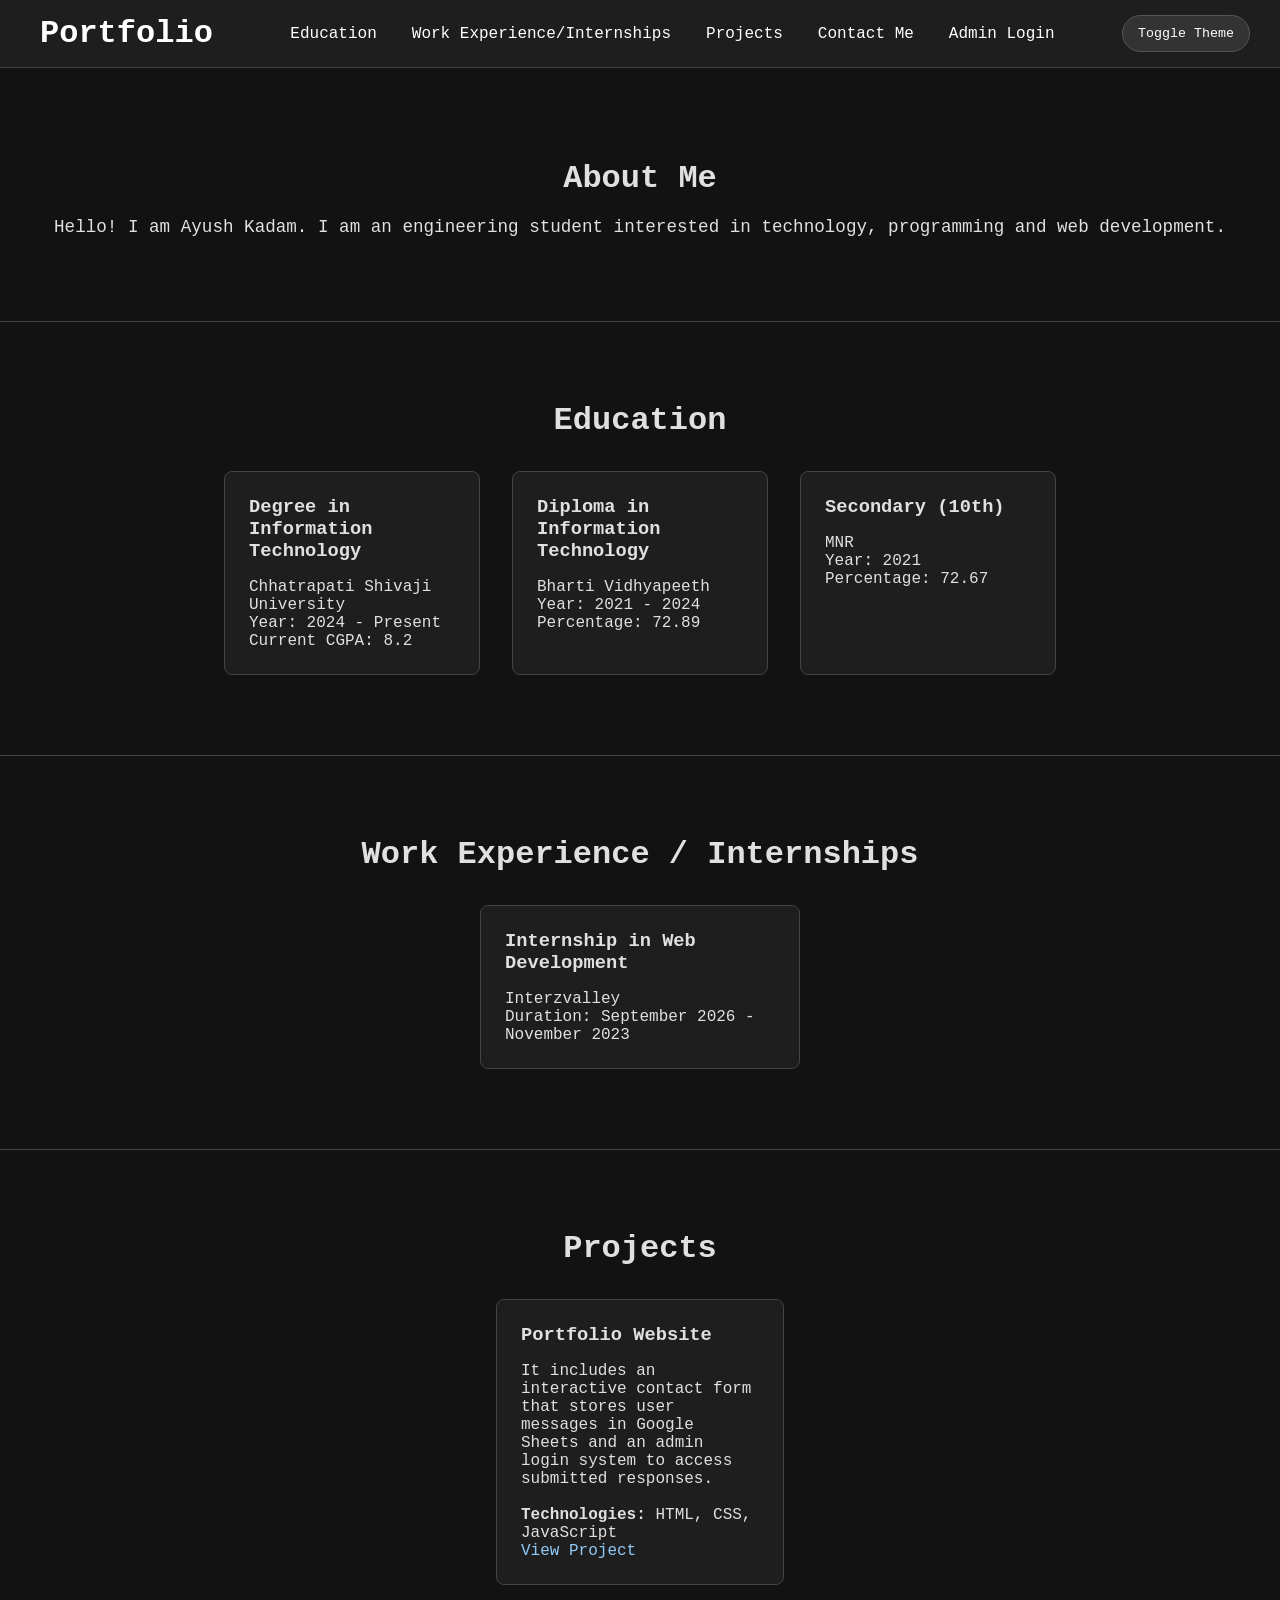
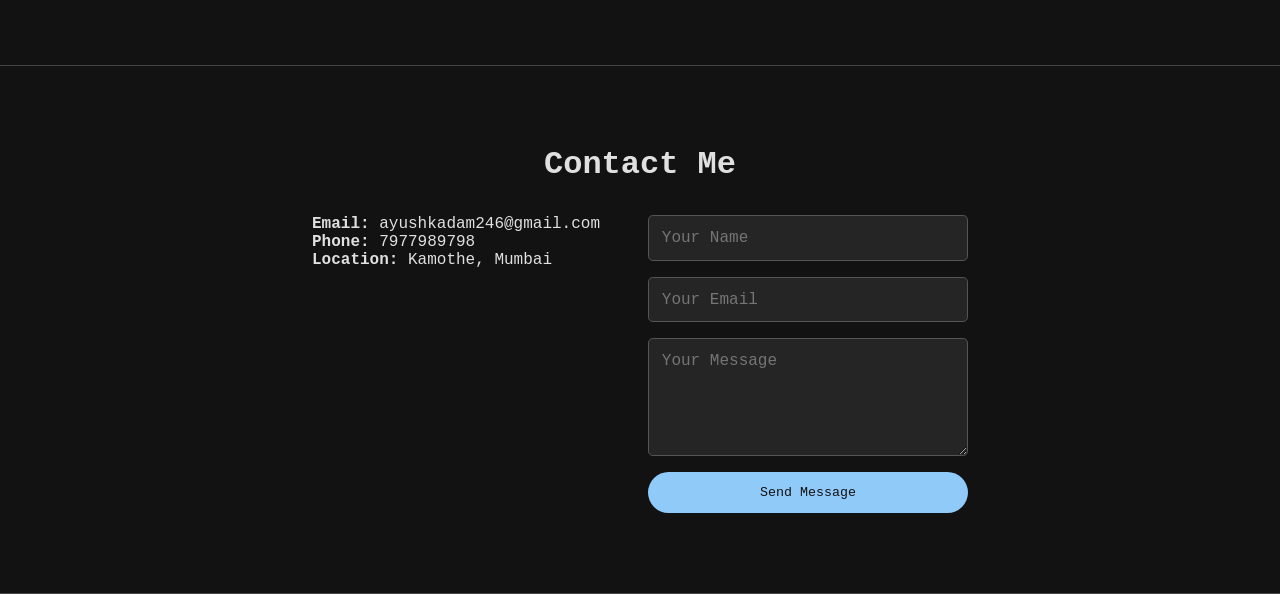
==== index.html @ f6a542aa "Added first version of files for online resume" ====
<!DOCTYPE html>
<html lang="en">
<head>
    <meta charset="UTF-8">
    <meta name="viewport" content="width=device-width, initial-scale=1.0">
    <title>Portfolio</title>
    <link rel="stylesheet" href="style.css">
    <link rel="stylesheet" href="light_theme.css" id="light-theme"  disabled>
    <link rel="stylesheet" href="dark_theme.css" id="dark-theme">
</head>
<body>
    <header>
        <h1><a href="#top">Portfolio</a></h1>

        <nav>
            <a href="#education" class="links">Education</a>
            <a href="#experience" class="links">Work Experience/Internships</a>
            <a href="#projects" class="links">Projects</a>
            <a href="#contact" class="links">Contact Me</a>
            <a href="admin.html" class="links">Admin Login</a>
        </nav>

        <div class="header-buttons">
            <button id="theme-toggle">Toggle Theme</button>
        </div>
    </header>

    <main id="top">
        <section id="info">
            <h2>About Me</h2>

            <p>
                Hello! I am Ayush Kadam.
                I am an engineering student interested in
                technology, programming and web development.
            </p>
        </section>

        <section id="education">
            <h2>Education</h2>

            <div class="education-container">

                <div class="education-card">
                    <h3>Degree in Information Technology</h3>
                    <p>Chhatrapati Shivaji University</p>
                    <p>Year: 2024 - Present</p>
                    <p>Current CGPA: 8.2</p>
                </div>

                <div class="education-card">
                    <h3>Diploma in Information Technology</h3>
                    <p>Bharti Vidhyapeeth</p>
                    <p>Year: 2021 - 2024</p>
                    <p>Percentage: 72.89</p>
                </div>

                <div class="education-card">
                    <h3>Secondary (10th)</h3>
                    <p>MNR</p>
                    <p>Year: 2021</p>
                    <p>Percentage: 72.67</p>
                </div>

            </div>
        </section>


        <section id="experience">
            <h2>Work Experience / Internships</h2>

            <div class="experience-container">

                <div class="experience-card">
                    <h3>Internship in Web Development</h3>
                    <p>Interzvalley</p>
                    <p>Duration: September 2026 - November 2023</p>
                </div>

            </div>
        </section>


        <section id="projects">
            <h2>Projects</h2>

            <div class="projects-container">

                <div class="project-card">
                    <h3>Portfolio Website</h3>
                    <p>It includes an interactive contact form that stores user messages in Google Sheets and an admin login system to access submitted responses.</p>
                    <br>
                    <p><strong>Technologies:</strong> HTML, CSS, JavaScript</p>
                    <a href="#" target="_blank">View Project</a>
                </div>

            </div>
        </section>


        <section id="contact">
            <h2>Contact Me</h2>

            <div class="container">

                <div class="contact-info">
                    <p><strong>Email:</strong> ayushkadam246@gmail.com</p>
                    <p><strong>Phone:</strong> 7977989798</p>
                    <p><strong>Location:</strong> Kamothe, Mumbai</p>
                </div>

                <form id= "contact-form">
                    <input class="input" id="name" type="text" placeholder="Your Name" required>

                    <input class="input" id="email"  type="email" placeholder="Your Email" required>

                    <textarea class="textarea" id="msg" placeholder="Your Message" rows="5" required></textarea>

                    <button class="button" type="submit">Send Message</button>
                </form>

            </div>
        </section>

        <section id="user-responses">
            <h2>User Responses</h2>
        </section>

    </main>

    

    <script src="script.js"></script>
</body>
</html>
---- style.css ----
* {
    margin: 0;
    padding: 0;
    box-sizing: border-box;
    font-family: "Lucida Console", "Courier New", monospace;
}

section {
    border-bottom: 1px solid;
}

html {
    scroll-behavior: smooth;
}

/* Header */
header {
    display: flex;
    align-items: center;
    justify-content: space-between;
    padding: 15px 30px;
    border-bottom: 1px solid;

    position: fixed;
    top: 0;
    left: 0;
    width: 100%;
    z-index: 1000;
}

body {
    padding-top: 80px;
}

/* Portfolio Title */
header h1 a {
    margin: 0;
    padding: 10px;
    text-decoration: none;
}

/* Navigation Links */
nav {
    display: flex;
    gap: 35px;
}

nav a {
    text-decoration: none;
}

/* Header Buttons */
.header-buttons {
    display: flex;
    align-items: center;
    gap: 15px;
}

/* Toggle Theme Button */
#theme-toggle {
    padding: 10px 15px;
    cursor: pointer;
    border-radius: 20rem;
}

#theme-toggle {
    animation: moveButton 2s ease-in-out infinite;
}

@keyframes moveButton {
    0% {
        transform: translateY(8px);
    }
    50% {
        transform: translateY(-8px);
    }
    100% {
        transform: translateY(8px);
    }
}


/* Admin Login Link */
.admin-btn {
    text-decoration: none;
}

/* Navigation Hover Effect */
.links {
    text-decoration: none;
    display: inline-block;
    transition: transform 0.2s ease;
}

.links:hover {
    transform: scale(1.1);
}

/* Info Section */
#info {
    padding: 5rem 2rem;
    text-align: center;
}

#info h2 {
    font-size: 2rem;
    margin-bottom: 1rem;
}

#info p {
    font-size: 1.1rem;
    line-height: 1.6;
}

/* Education Section */
#education {
    padding: 5rem 2rem;
    text-align: center;
}

#education h2 {
    font-size: 2rem;
    margin-bottom: 2rem;
}

.education-container {
    display: flex;
    justify-content: center;
    gap: 2rem;
    flex-wrap: wrap;
}

.education-card {
    padding: 1.5rem;
    width: 16rem;
    border: 1px solid;
    border-radius: 0.5rem;
    text-align: left;
}

.education-card h3 {
    margin-bottom: 1rem;
}

/* Experience Section */
#experience {
    padding: 5rem 2rem;
    text-align: center;
}

#experience h2 {
    font-size: 2rem;
    margin-bottom: 2rem;
}

.experience-container {
    display: flex;
    justify-content: center;
    gap: 2rem;
    flex-wrap: wrap;
}

.experience-card {
    padding: 1.5rem;
    width: 20rem;
    border: 1px solid;
    border-radius: 0.5rem;
    text-align: left;
}

.experience-card h3 {
    margin-bottom: 1rem;
}

/* Projects Section */
#projects {
    padding: 5rem 2rem;
    text-align: center;
}

#projects h2 {
    font-size: 2rem;
    margin-bottom: 2rem;
}

.projects-container {
    display: flex;
    justify-content: center;
    gap: 2rem;
    flex-wrap: wrap;
}

.project-card {
    padding: 1.5rem;
    width: 18rem;
    border: 1px solid;
    border-radius: 0.5rem;
    text-align: left;
}

.project-card h3 {
    margin-bottom: 1rem;
}

.project-card a {
    text-decoration: none;
}

/* Contact Section */
#contact {
    padding: 5rem 2rem;
    text-align: center;
}

#contact h2 {
    font-size: 2rem;
    margin-bottom: 2rem;
}

.container {
    display: flex;
    justify-content: center;
    align-items: flex-start;
    gap: 3rem;
    flex-wrap: wrap;
}

.contact-info {
    text-align: left;
}

.container form {
    display: flex;
    flex-direction: column;
    gap: 1rem;
    width: 20rem;
}

.input,
.textarea {
    padding: 0.8rem;
    border: 1px solid;
    border-radius: 0.3rem;
    font-size: 1rem;
}

.button {
    padding: 0.8rem;
    border: none;
    border-radius: 20rem;
    cursor: pointer;
}

#user-responses{
    text-align: left;
    padding: 5rem 2rem;
    display: none;
}

#user-responses h2 {
    font-size: 2rem;
    padding: 0 0 2rem 42%;
    border-bottom: 1px solid;
}

.response-container {
    margin-top: 2rem;    
}

#user-responses div{
    display: block;
    border-bottom: 1px solid;
}

#user-responses div p{
    margin: 1.5rem 0;
}

/* Admin Login Section */
#admin {
    display: flex;
    flex-direction: column;
    align-items: center;
    justify-content: center;
    min-height: 80vh;
}

#admin h2 {
    font-size: 2rem;
    margin-bottom: 2rem;
}

#admin form {
    display: flex;
    flex-direction: column;
    gap: 1rem;
    width: 20rem;
}

#admin input {
    padding: 0.8rem;
    border: 1px solid;
    border-radius: 0.3rem;
    font-size: 1rem;
}

#admin button {
    padding: 0.8rem;
    border: none;
    border-radius: 0.3rem;
    cursor: pointer;
}

#admin a {
    margin-top: 1.5rem;
    text-decoration: none;
}
---- light_theme.css ----
/* Body */
body {
    background-color: #ffffff;
    color: #222222;
}

/* Header */
header {
    background-color: #ffffff;
    border-bottom-color: #cccccc;
}

/* Portfolio Title */
header h1 a {
    color: #000000;
}

/* Navigation Links */
nav a,
.links,
.admin-btn {
    color: #000000;
}

/* Sections */
section {
    border-bottom-color: #cccccc;
}

/* Education Cards */
.education-card {
    background-color: #ffffff;
    border-color: #cccccc;
}

/* Experience Cards */
.experience-card {
    background-color: #ffffff;
    border-color: #cccccc;
}

/* Project Cards */
.project-card {
    background-color: #ffffff;
    border-color: #cccccc;
}

.project-card a {
    color: #333333;
}

/* Contact Form */
.input,
.textarea {
    background-color: #ffffff;
    color: #222222;
    border-color: #cccccc;
}

/* Contact Button */
.button {
    background-color: #333333;
    color: #ffffff;
}

/* Theme Toggle Button */
#theme-toggle {
    background-color: #ffffff;
    color: #000000;
    border: 1px solid #cccccc;
}

/* Admin Login */
#admin input {
    background-color: #ffffff;
    color: #222222;
    border-color: #cccccc;
}

#admin button {
    background-color: #333333;
    color: #ffffff;
}

#admin a {
    color: #000000;
}
---- dark_theme.css ----
/* Body */
body {
    background-color: #121212;
    color: #e0e0e0;
}

/* Header */
header {
    background-color: #1e1e1e;
    border-bottom-color: #444444;
}

/* Portfolio Title */
header h1 a {
    color: #ffffff;
}

/* Navigation Links */
nav a,
.links,
.admin-btn {
    color: #ffffff;
}

/* Sections */
section {
    border-bottom-color: #444444;
}

/* Education Cards */
.education-card {
    background-color: #1e1e1e;
    border-color: #444444;
}

/* Experience Cards */
.experience-card {
    background-color: #1e1e1e;
    border-color: #444444;
}

/* Project Cards */
.project-card {
    background-color: #1e1e1e;
    border-color: #444444;
}

.project-card a {
    color: #90caf9;
}

/* Contact Form */
.input,
.textarea {
    background-color: #252525;
    color: #ffffff;
    border-color: #555555;
}

/* Contact Button */
.button {
    background-color: #90caf9;
    color: #121212;
}

/* Theme Toggle Button */
#theme-toggle {
    background-color: #333333;
    color: #ffffff;
    border: 1px solid #555555;
}

/* Admin Login */
#admin input {
    background-color: #252525;
    color: #ffffff;
    border-color: #555555;
}

#admin button {
    background-color: #90caf9;
    color: #121212;
}

#admin a {
    color: #90caf9;
}
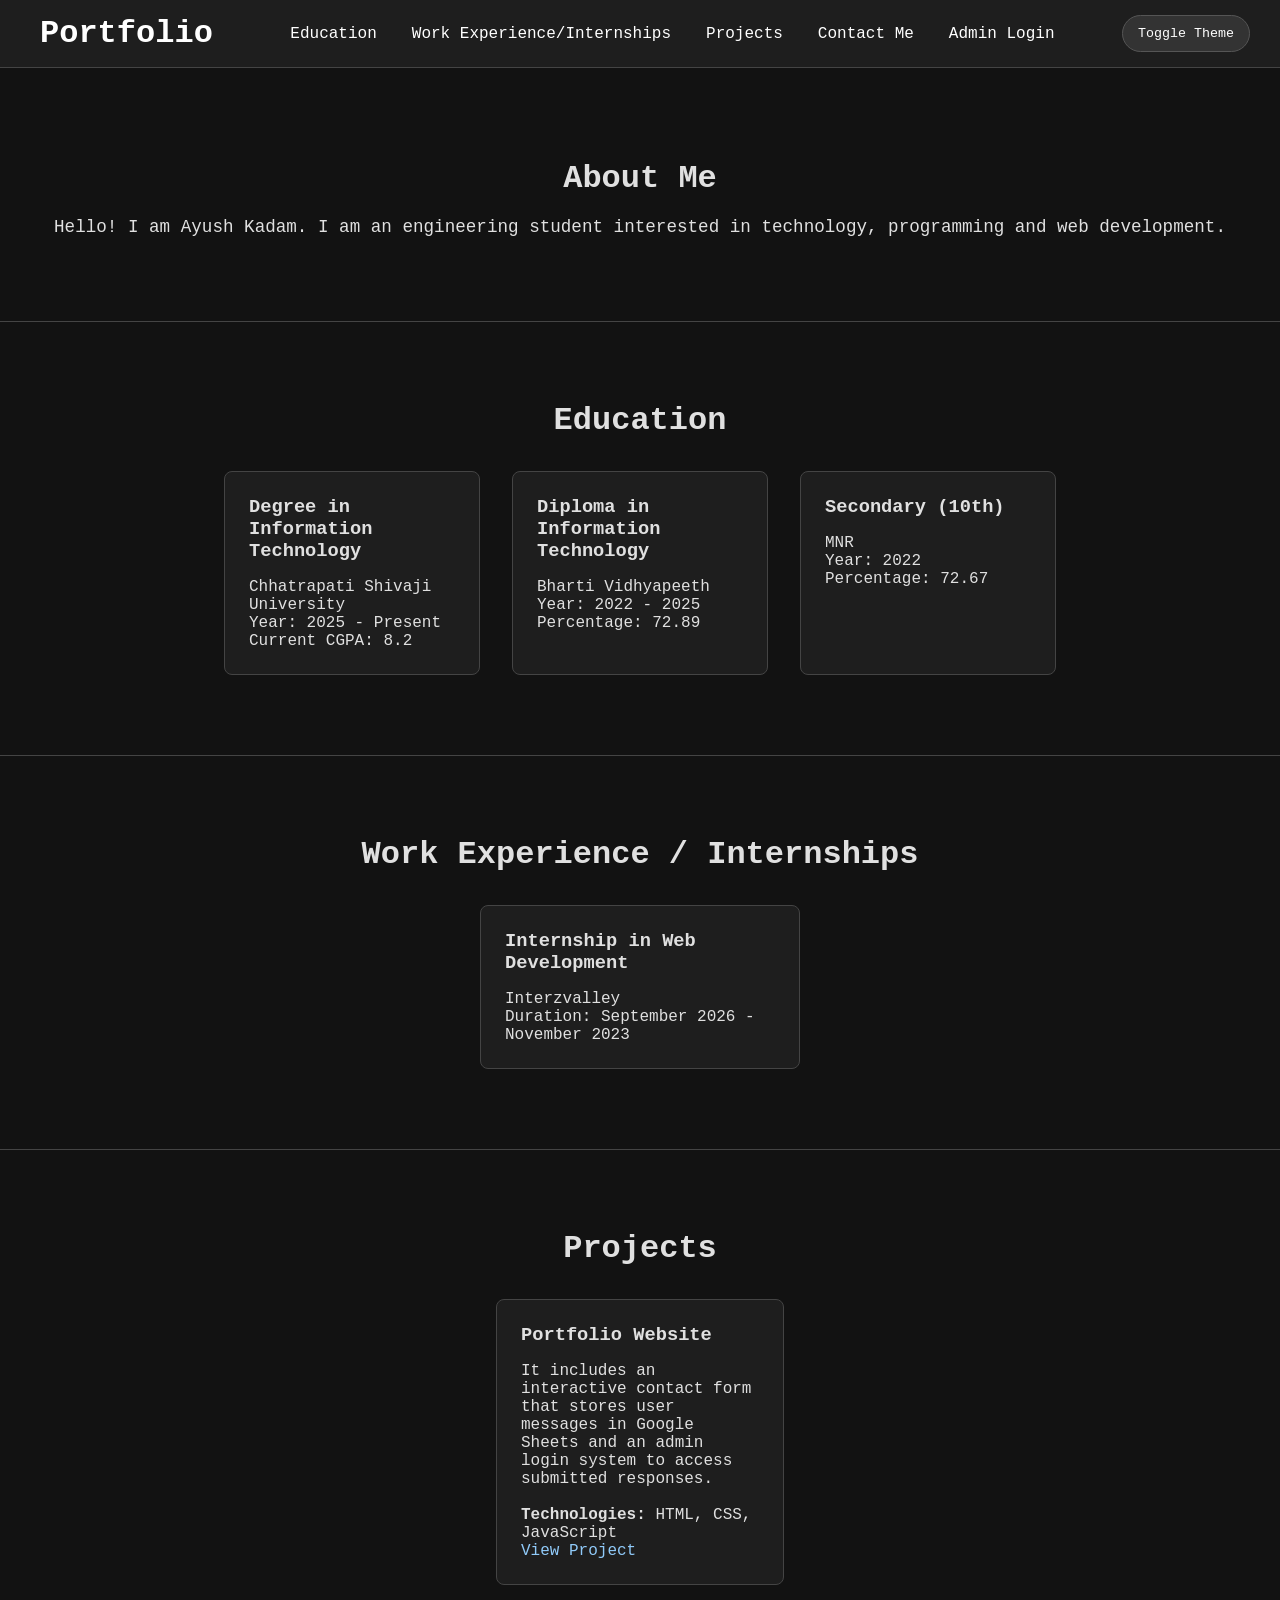
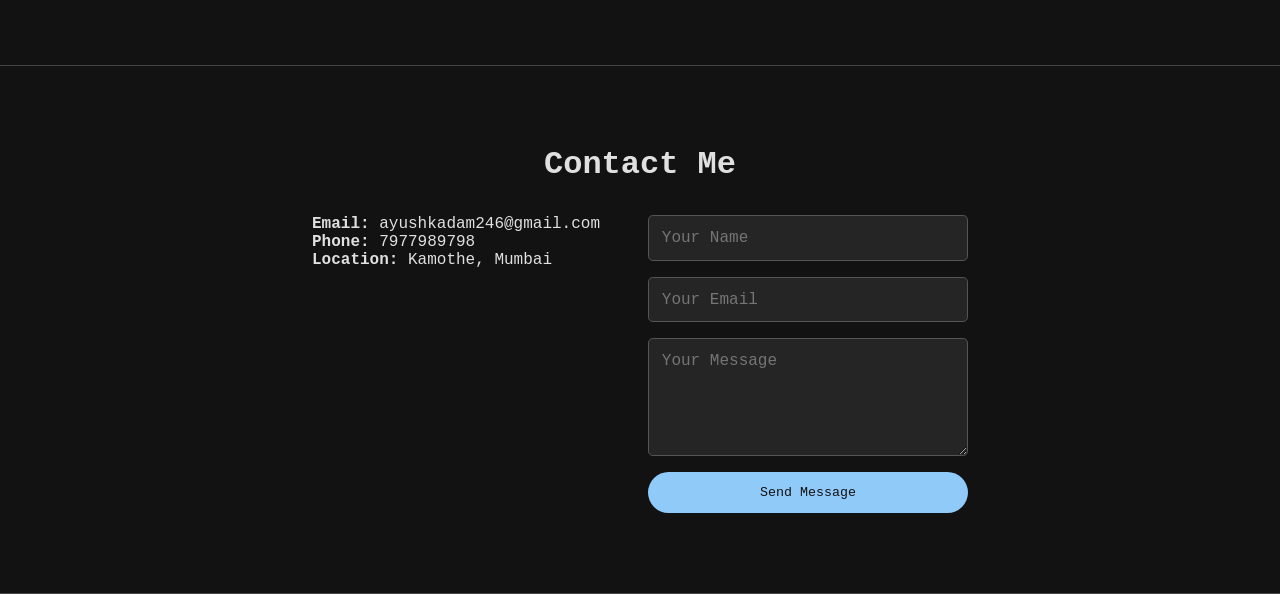
==== commit 74e3ced7: "Add files via upload" ====
--- a/index.html
+++ b/index.html
@@ -10,6 +10,11 @@
 </head>
 <body>
     <header>
+        <button id="menu-toggle" aria-label="Toggle navigation"
+        aria-expanded="false">
+            ☰
+        </button>
+        
         <h1><a href="#top">Portfolio</a></h1>
 
         <nav>
@@ -44,21 +49,21 @@
                 <div class="education-card">
                     <h3>Degree in Information Technology</h3>
                     <p>Chhatrapati Shivaji University</p>
-                    <p>Year: 2024 - Present</p>
+                    <p>Year: 2025 - Present</p>
                     <p>Current CGPA: 8.2</p>
                 </div>
 
                 <div class="education-card">
                     <h3>Diploma in Information Technology</h3>
                     <p>Bharti Vidhyapeeth</p>
-                    <p>Year: 2021 - 2024</p>
+                    <p>Year: 2022 - 2025</p>
                     <p>Percentage: 72.89</p>
                 </div>
 
                 <div class="education-card">
                     <h3>Secondary (10th)</h3>
                     <p>MNR</p>
-                    <p>Year: 2021</p>
+                    <p>Year: 2022</p>
                     <p>Percentage: 72.67</p>
                 </div>
 
@@ -91,7 +96,7 @@
                     <p>It includes an interactive contact form that stores user messages in Google Sheets and an admin login system to access submitted responses.</p>
                     <br>
                     <p><strong>Technologies:</strong> HTML, CSS, JavaScript</p>
-                    <a href="#" target="_blank">View Project</a>
+                    <a href="https://24mr-developer.github.io/Ayush-Portfolio/" target="_blank">View Project</a>
                 </div>
 
             </div>
--- a/style.css
+++ b/style.css
@@ -80,6 +80,60 @@
     }
 }
 
+@media (max-width: 1012px) {
+    #theme-toggle {
+        animation: none;
+    }
+}
+
+
+/* Hide hamburger button on desktop */
+#menu-toggle {
+    display: none;
+}
+
+/* Mobile Navbar */
+@media (max-width: 1012px) {
+
+    header {
+        padding: 12px 15px;
+    }
+
+    #menu-toggle {
+        display: block;
+        cursor: pointer;
+        font-size: 24px;
+        background: none;
+        border: none;
+    }
+
+    nav {
+        display: none;
+        flex-direction: column;
+        position: absolute;
+        top: 100%;
+        left: 0;
+        width: 100%;
+        padding: 20px;
+        gap: 20px;
+        background: inherit;
+        border-bottom: 1px solid;
+    }
+
+    nav.active {
+        display: flex;
+    }
+
+    .header-buttons {
+        gap: 5px;
+    }
+
+    #theme-toggle {
+        padding: 8px 10px;
+        font-size: 12px;
+    }
+}
+
 
 /* Admin Login Link */
 .admin-btn {
